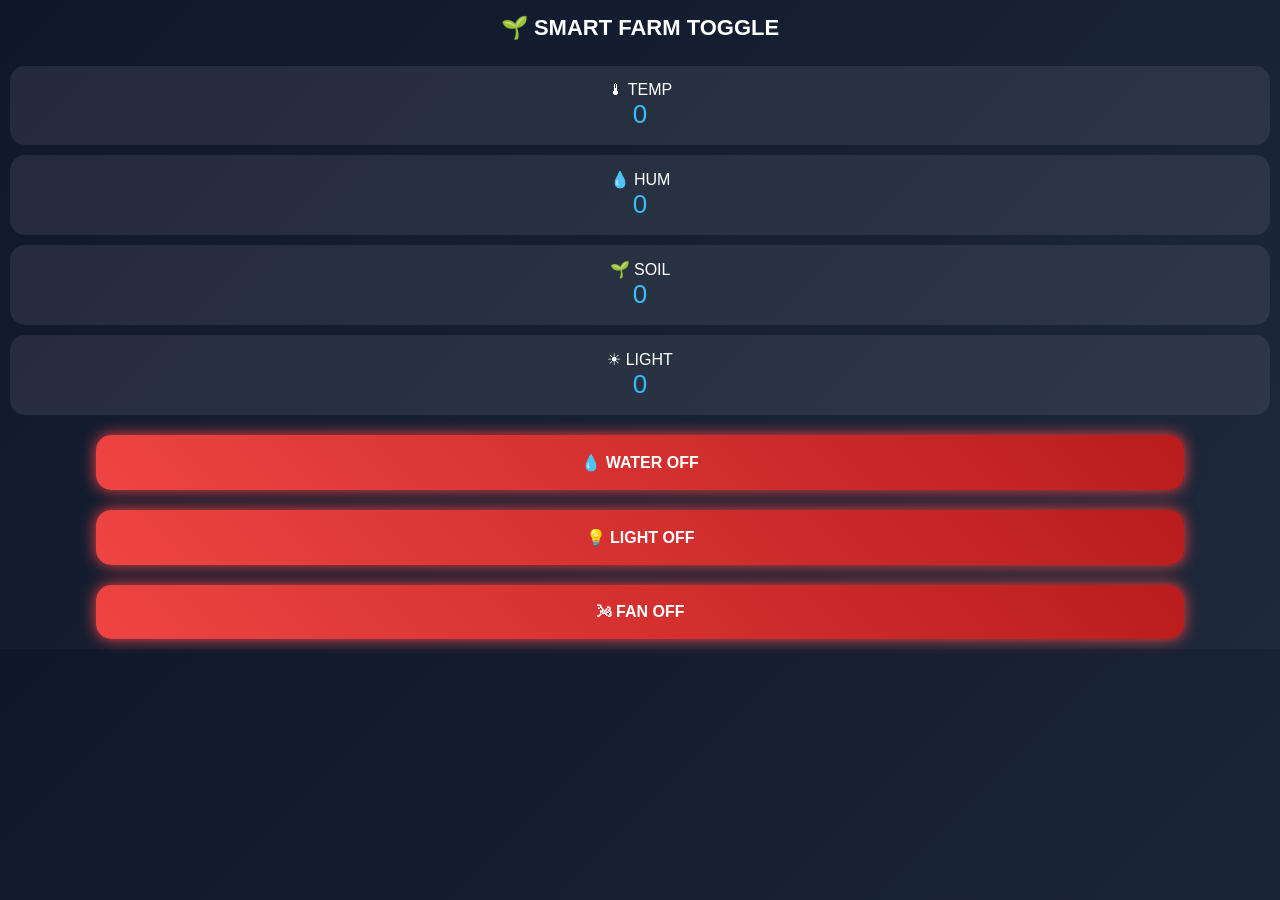
==== index.html @ 813061a3 "Add files via upload" ====
<!DOCTYPE html>
<html>
<head>
<meta name="viewport" content="width=device-width, initial-scale=1.0">
<meta charset="UTF-8">
<title>Smart Farm PRO</title>

<style>
body{
  margin:0;
  font-family:Arial;
  background:linear-gradient(135deg,#0f172a,#1e293b);
  color:white;
  text-align:center;
}

.header{
  padding:15px;
  font-size:22px;
  font-weight:bold;
}

/* CARD */
.card{
  background:rgba(255,255,255,0.08);
  margin:10px;
  padding:15px;
  border-radius:15px;
}

.value{
  font-size:26px;
  color:#38bdf8;
}

/* TOGGLE BUTTON */
.toggle{
  width:85%;
  padding:18px;
  margin:10px auto;
  border:none;
  border-radius:15px;
  font-size:16px;
  font-weight:bold;
  cursor:pointer;
  transition:0.3s;
}

/* ON */
.on{
  background:linear-gradient(45deg,#22c55e,#16a34a);
  box-shadow:0 0 15px #22c55e;
  color:white;
}

/* OFF */
.off{
  background:linear-gradient(45deg,#ef4444,#b91c1c);
  box-shadow:0 0 15px #ef4444;
  color:white;
}
</style>
</head>

<body>

<div class="header">🌱 SMART FARM TOGGLE</div>

<div class="card">🌡 TEMP <div class="value" id="t">0</div></div>
<div class="card">💧 HUM <div class="value" id="h">0</div></div>
<div class="card">🌱 SOIL <div class="value" id="s">0</div></div>
<div class="card">☀ LIGHT <div class="value" id="l">0</div></div>

<!-- TOGGLE BUTTONS -->
<button id="waterBtn" class="toggle off" onclick="toggle('water')">💧 WATER OFF</button>
<button id="lightBtn" class="toggle off" onclick="toggle('light')">💡 LIGHT OFF</button>
<button id="fanBtn" class="toggle off" onclick="toggle('fan')">🌬 FAN OFF</button>

<script>

let state = {
  water:0,
  light:0,
  fan:0
};

// ===== SENSOR =====
setInterval(()=>{
  fetch('/data')
  .then(r=>r.json())
  .then(d=>{
    document.getElementById('t').innerText = d.temp;
    document.getElementById('h').innerText = d.hum;
    document.getElementById('s').innerText = d.soil;
    document.getElementById('l').innerText = d.light;
  });
},2000);

// ===== TOGGLE =====
function toggle(type){

  state[type] = state[type] ? 0 : 1;

  fetch('/cmd?c=' + type + state[type]);

  let btn = document.getElementById(type + "Btn");

  if(state[type] == 1){
    btn.className = "toggle on";
    btn.innerText = "✔ " + type.toUpperCase() + " ON";
  }else{
    btn.className = "toggle off";
    btn.innerText = "✖ " + type.toUpperCase() + " OFF";
  }
}

</script>

</body>
</html>
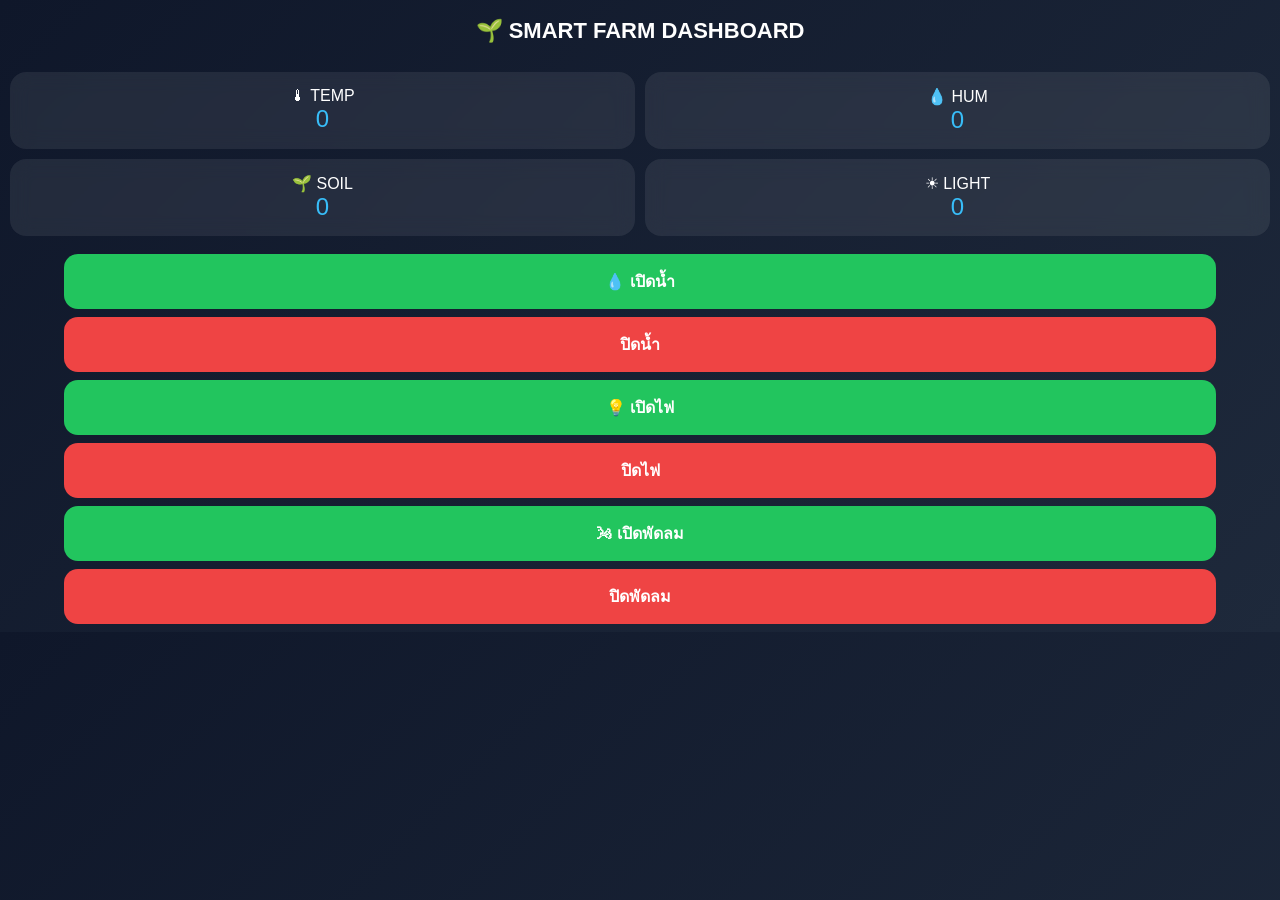
==== commit 7c304232: "Add files via upload" ====
--- a/index.html
+++ b/index.html
@@ -2,7 +2,6 @@
 <html>
 <head>
 <meta name="viewport" content="width=device-width, initial-scale=1.0">
-<meta charset="UTF-8">
 <title>Smart Farm PRO</title>
 
 <style>
@@ -11,110 +10,99 @@
   font-family:Arial;
   background:linear-gradient(135deg,#0f172a,#1e293b);
   color:white;
-  text-align:center;
 }
 
 .header{
-  padding:15px;
+  text-align:center;
+  padding:18px;
   font-size:22px;
   font-weight:bold;
 }
 
-/* CARD */
+/* GRID */
+.grid{
+  display:grid;
+  grid-template-columns:1fr 1fr;
+  gap:10px;
+  padding:10px;
+}
+
 .card{
   background:rgba(255,255,255,0.08);
-  margin:10px;
+  border-radius:16px;
   padding:15px;
-  border-radius:15px;
+  text-align:center;
+  backdrop-filter:blur(10px);
 }
 
 .value{
-  font-size:26px;
+  font-size:24px;
   color:#38bdf8;
 }
 
-/* TOGGLE BUTTON */
-.toggle{
-  width:85%;
-  padding:18px;
-  margin:10px auto;
+/* BUTTON */
+.btn{
+  width:90%;
+  padding:15px;
+  margin:8px auto;
+  display:block;
   border:none;
-  border-radius:15px;
+  border-radius:14px;
   font-size:16px;
   font-weight:bold;
-  cursor:pointer;
-  transition:0.3s;
+  transition:0.2s;
 }
 
-/* ON */
-.on{
-  background:linear-gradient(45deg,#22c55e,#16a34a);
-  box-shadow:0 0 15px #22c55e;
-  color:white;
-}
-
-/* OFF */
-.off{
-  background:linear-gradient(45deg,#ef4444,#b91c1c);
-  box-shadow:0 0 15px #ef4444;
-  color:white;
-}
+.on{background:#22c55e;color:white;}
+.off{background:#ef4444;color:white;}
 </style>
 </head>
 
 <body>
 
-<div class="header">🌱 SMART FARM TOGGLE</div>
+<div class="header">🌱 SMART FARM DASHBOARD</div>
 
-<div class="card">🌡 TEMP <div class="value" id="t">0</div></div>
-<div class="card">💧 HUM <div class="value" id="h">0</div></div>
-<div class="card">🌱 SOIL <div class="value" id="s">0</div></div>
-<div class="card">☀ LIGHT <div class="value" id="l">0</div></div>
+<div class="grid">
+  <div class="card">🌡 TEMP<div class="value" id="t">0</div></div>
+  <div class="card">💧 HUM<div class="value" id="h">0</div></div>
+  <div class="card">🌱 SOIL<div class="value" id="s">0</div></div>
+  <div class="card">☀ LIGHT<div class="value" id="l">0</div></div>
+</div>
 
-<!-- TOGGLE BUTTONS -->
-<button id="waterBtn" class="toggle off" onclick="toggle('water')">💧 WATER OFF</button>
-<button id="lightBtn" class="toggle off" onclick="toggle('light')">💡 LIGHT OFF</button>
-<button id="fanBtn" class="toggle off" onclick="toggle('fan')">🌬 FAN OFF</button>
+<!-- CONTROL (ปุ่มเดียวจบ) -->
+<button class="btn on" onclick="cmd('water1')">💧 เปิดน้ำ</button>
+<button class="btn off" onclick="cmd('water0')">ปิดน้ำ</button>
+
+<button class="btn on" onclick="cmd('light1')">💡 เปิดไฟ</button>
+<button class="btn off" onclick="cmd('light0')">ปิดไฟ</button>
+
+<button class="btn on" onclick="cmd('fan1')">🌬 เปิดพัดลม</button>
+<button class="btn off" onclick="cmd('fan0')">ปิดพัดลม</button>
 
 <script>
 
-let state = {
-  water:0,
-  light:0,
-  fan:0
-};
+const server = "https://test-lilac-one.vercel.app/api/sensor";
 
-// ===== SENSOR =====
-setInterval(()=>{
-  fetch('/data')
+// ===== โหลดข้อมูล =====
+function load(){
+  fetch(server)
   .then(r=>r.json())
   .then(d=>{
-    document.getElementById('t').innerText = d.temp;
-    document.getElementById('h').innerText = d.hum;
-    document.getElementById('s').innerText = d.soil;
-    document.getElementById('l').innerText = d.light;
+    document.getElementById("t").innerText = d.temp;
+    document.getElementById("h").innerText = d.hum;
+    document.getElementById("s").innerText = d.soil;
+    document.getElementById("l").innerText = d.light;
   });
-},2000);
+}
 
-// ===== TOGGLE =====
-function toggle(type){
+// ===== ส่งคำสั่ง =====
+function cmd(c){
+  fetch("/api/control?cmd=" + c);
+}
 
-  state[type] = state[type] ? 0 : 1;
-
-  fetch('/cmd?c=' + type + state[type]);
-
-  let btn = document.getElementById(type + "Btn");
-
-  if(state[type] == 1){
-    btn.className = "toggle on";
-    btn.innerText = "✔ " + type.toUpperCase() + " ON";
-  }else{
-    btn.className = "toggle off";
-    btn.innerText = "✖ " + type.toUpperCase() + " OFF";
-  }
-}
+setInterval(load,2000);
 
 </script>
 
 </body>
-</html>
+</html>
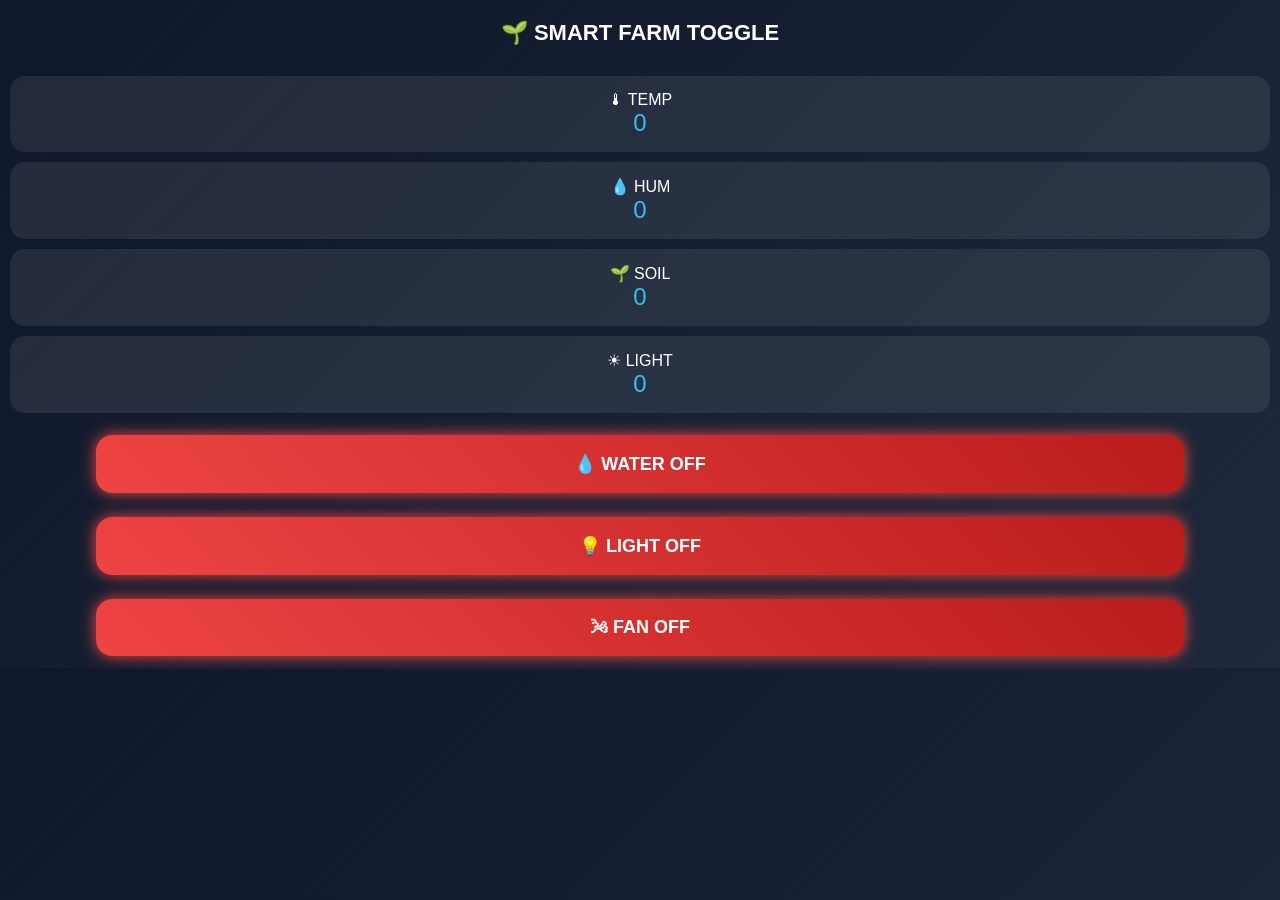
==== commit 56f9fe58: "Add files via upload" ====
--- a/index.html
+++ b/index.html
@@ -2,7 +2,7 @@
 <html>
 <head>
 <meta name="viewport" content="width=device-width, initial-scale=1.0">
-<title>Smart Farm PRO</title>
+<title>Smart Farm Toggle</title>
 
 <style>
 body{
@@ -10,29 +10,21 @@
   font-family:Arial;
   background:linear-gradient(135deg,#0f172a,#1e293b);
   color:white;
+  text-align:center;
 }
 
 .header{
-  text-align:center;
-  padding:18px;
+  padding:20px;
   font-size:22px;
   font-weight:bold;
 }
 
-/* GRID */
-.grid{
-  display:grid;
-  grid-template-columns:1fr 1fr;
-  gap:10px;
-  padding:10px;
-}
-
+/* CARD */
 .card{
+  margin:10px;
+  padding:15px;
   background:rgba(255,255,255,0.08);
-  border-radius:16px;
-  padding:15px;
-  text-align:center;
-  backdrop-filter:blur(10px);
+  border-radius:15px;
 }
 
 .value{
@@ -40,52 +32,71 @@
   color:#38bdf8;
 }
 
-/* BUTTON */
-.btn{
-  width:90%;
-  padding:15px;
-  margin:8px auto;
-  display:block;
+/* TOGGLE BUTTON */
+.toggle{
+  width:85%;
+  padding:18px;
+  margin:12px auto;
   border:none;
-  border-radius:14px;
-  font-size:16px;
+  border-radius:16px;
+  font-size:18px;
   font-weight:bold;
-  transition:0.2s;
+  cursor:pointer;
+  transition:0.3s;
 }
 
-.on{background:#22c55e;color:white;}
-.off{background:#ef4444;color:white;}
+/* ON */
+.on{
+  background:linear-gradient(45deg,#22c55e,#16a34a);
+  color:white;
+  box-shadow:0 0 15px #22c55e;
+}
+
+/* OFF */
+.off{
+  background:linear-gradient(45deg,#ef4444,#b91c1c);
+  color:white;
+  box-shadow:0 0 15px #ef4444;
+}
 </style>
 </head>
 
 <body>
 
-<div class="header">🌱 SMART FARM DASHBOARD</div>
+<div class="header">🌱 SMART FARM TOGGLE</div>
 
-<div class="grid">
-  <div class="card">🌡 TEMP<div class="value" id="t">0</div></div>
-  <div class="card">💧 HUM<div class="value" id="h">0</div></div>
-  <div class="card">🌱 SOIL<div class="value" id="s">0</div></div>
-  <div class="card">☀ LIGHT<div class="value" id="l">0</div></div>
-</div>
+<div class="card">🌡 TEMP <div class="value" id="t">0</div></div>
+<div class="card">💧 HUM <div class="value" id="h">0</div></div>
+<div class="card">🌱 SOIL <div class="value" id="s">0</div></div>
+<div class="card">☀ LIGHT <div class="value" id="l">0</div></div>
 
-<!-- CONTROL (ปุ่มเดียวจบ) -->
-<button class="btn on" onclick="cmd('water1')">💧 เปิดน้ำ</button>
-<button class="btn off" onclick="cmd('water0')">ปิดน้ำ</button>
+<!-- TOGGLE BUTTONS -->
+<button id="waterBtn" class="toggle off" onclick="toggle('water')">
+💧 WATER OFF
+</button>
 
-<button class="btn on" onclick="cmd('light1')">💡 เปิดไฟ</button>
-<button class="btn off" onclick="cmd('light0')">ปิดไฟ</button>
+<button id="lightBtn" class="toggle off" onclick="toggle('light')">
+💡 LIGHT OFF
+</button>
 
-<button class="btn on" onclick="cmd('fan1')">🌬 เปิดพัดลม</button>
-<button class="btn off" onclick="cmd('fan0')">ปิดพัดลม</button>
+<button id="fanBtn" class="toggle off" onclick="toggle('fan')">
+🌬 FAN OFF
+</button>
 
 <script>
 
-const server = "https://test-lilac-one.vercel.app/api/sensor";
+const server = "https://test-lilac-one.vercel.app/api";
+
+// สถานะ
+let state = {
+  water:0,
+  light:0,
+  fan:0
+};
 
 // ===== โหลดข้อมูล =====
 function load(){
-  fetch(server)
+  fetch(server + "/sensor")
   .then(r=>r.json())
   .then(d=>{
     document.getElementById("t").innerText = d.temp;
@@ -95,9 +106,22 @@
   });
 }
 
-// ===== ส่งคำสั่ง =====
-function cmd(c){
-  fetch("/api/control?cmd=" + c);
+// ===== TOGGLE =====
+function toggle(type){
+
+  state[type] = state[type] ? 0 : 1;
+
+  fetch(server + "/control?cmd=" + type + state[type]);
+
+  let btn = document.getElementById(type + "Btn");
+
+  if(state[type] == 1){
+    btn.className = "toggle on";
+    btn.innerText = "✔ " + type.toUpperCase() + " ON";
+  }else{
+    btn.className = "toggle off";
+    btn.innerText = "✖ " + type.toUpperCase() + " OFF";
+  }
 }
 
 setInterval(load,2000);
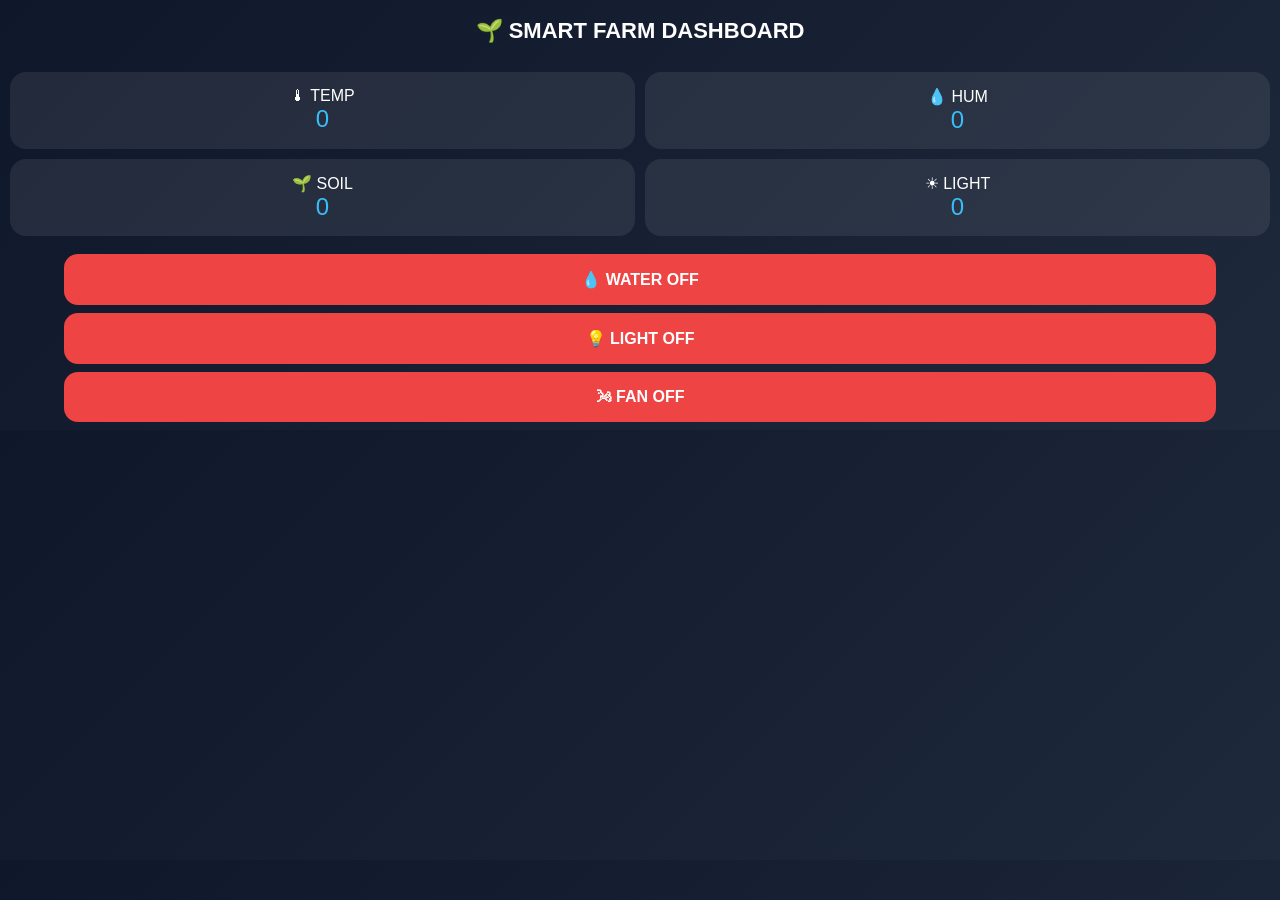
==== commit 1624c467: "Add files via upload" ====
--- a/index.html
+++ b/index.html
@@ -2,7 +2,7 @@
 <html>
 <head>
 <meta name="viewport" content="width=device-width, initial-scale=1.0">
-<title>Smart Farm Toggle</title>
+<title>Smart Farm PRO</title>
 
 <style>
 body{
@@ -10,21 +10,27 @@
   font-family:Arial;
   background:linear-gradient(135deg,#0f172a,#1e293b);
   color:white;
-  text-align:center;
 }
 
 .header{
-  padding:20px;
+  text-align:center;
+  padding:18px;
   font-size:22px;
   font-weight:bold;
 }
 
-/* CARD */
+.grid{
+  display:grid;
+  grid-template-columns:1fr 1fr;
+  gap:10px;
+  padding:10px;
+}
+
 .card{
-  margin:10px;
+  background:rgba(255,255,255,0.08);
+  border-radius:16px;
   padding:15px;
-  background:rgba(255,255,255,0.08);
-  border-radius:15px;
+  text-align:center;
 }
 
 .value{
@@ -32,71 +38,53 @@
   color:#38bdf8;
 }
 
-/* TOGGLE BUTTON */
-.toggle{
-  width:85%;
-  padding:18px;
-  margin:12px auto;
+/* BUTTON */
+.btn{
+  width:90%;
+  padding:16px;
+  margin:8px auto;
+  display:block;
   border:none;
-  border-radius:16px;
-  font-size:18px;
+  border-radius:14px;
+  font-size:16px;
   font-weight:bold;
-  cursor:pointer;
-  transition:0.3s;
 }
 
-/* ON */
-.on{
-  background:linear-gradient(45deg,#22c55e,#16a34a);
-  color:white;
-  box-shadow:0 0 15px #22c55e;
-}
-
-/* OFF */
-.off{
-  background:linear-gradient(45deg,#ef4444,#b91c1c);
-  color:white;
-  box-shadow:0 0 15px #ef4444;
-}
+.on{background:#22c55e;color:white;}
+.off{background:#ef4444;color:white;}
 </style>
 </head>
 
 <body>
 
-<div class="header">🌱 SMART FARM TOGGLE</div>
+<div class="header">🌱 SMART FARM DASHBOARD</div>
 
-<div class="card">🌡 TEMP <div class="value" id="t">0</div></div>
-<div class="card">💧 HUM <div class="value" id="h">0</div></div>
-<div class="card">🌱 SOIL <div class="value" id="s">0</div></div>
-<div class="card">☀ LIGHT <div class="value" id="l">0</div></div>
+<div class="grid">
+  <div class="card">🌡 TEMP<div class="value" id="t">0</div></div>
+  <div class="card">💧 HUM<div class="value" id="h">0</div></div>
+  <div class="card">🌱 SOIL<div class="value" id="s">0</div></div>
+  <div class="card">☀ LIGHT<div class="value" id="l">0</div></div>
+</div>
 
-<!-- TOGGLE BUTTONS -->
-<button id="waterBtn" class="toggle off" onclick="toggle('water')">
-💧 WATER OFF
-</button>
-
-<button id="lightBtn" class="toggle off" onclick="toggle('light')">
-💡 LIGHT OFF
-</button>
-
-<button id="fanBtn" class="toggle off" onclick="toggle('fan')">
-🌬 FAN OFF
-</button>
+<!-- TOGGLE BUTTON -->
+<button id="waterBtn" class="btn off" onclick="toggle('water')">💧 WATER OFF</button>
+<button id="lightBtn" class="btn off" onclick="toggle('light')">💡 LIGHT OFF</button>
+<button id="fanBtn" class="btn off" onclick="toggle('fan')">🌬 FAN OFF</button>
 
 <script>
 
-const server = "https://test-lilac-one.vercel.app/api";
+// 🔥 เปลี่ยนเป็น IP ESP32
+const ESP32 = "http://192.168.1.25";
 
-// สถานะ
 let state = {
   water:0,
   light:0,
   fan:0
 };
 
-// ===== โหลดข้อมูล =====
+// ===== LOAD SENSOR =====
 function load(){
-  fetch(server + "/sensor")
+  fetch(ESP32 + "/data")
   .then(r=>r.json())
   .then(d=>{
     document.getElementById("t").innerText = d.temp;
@@ -106,20 +94,20 @@
   });
 }
 
-// ===== TOGGLE =====
+// ===== TOGGLE BUTTON =====
 function toggle(type){
 
   state[type] = state[type] ? 0 : 1;
 
-  fetch(server + "/control?cmd=" + type + state[type]);
+  fetch(ESP32 + "/cmd?c=" + type + state[type]);
 
   let btn = document.getElementById(type + "Btn");
 
-  if(state[type] == 1){
-    btn.className = "toggle on";
+  if(state[type]){
+    btn.className = "btn on";
     btn.innerText = "✔ " + type.toUpperCase() + " ON";
   }else{
-    btn.className = "toggle off";
+    btn.className = "btn off";
     btn.innerText = "✖ " + type.toUpperCase() + " OFF";
   }
 }
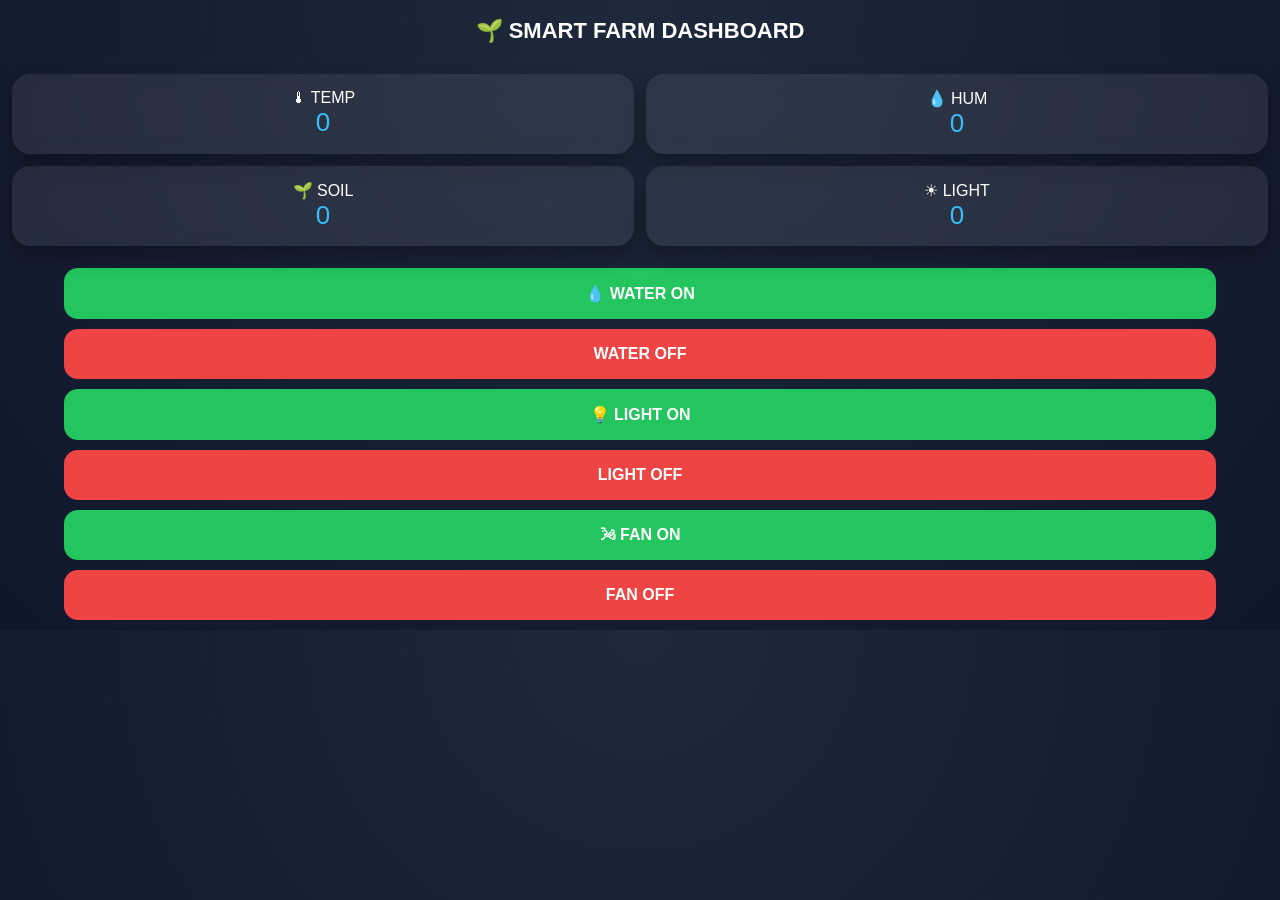
==== commit 7b805766: "Add files via upload" ====
--- a/index.html
+++ b/index.html
@@ -1,17 +1,21 @@
 <!DOCTYPE html>
 <html>
 <head>
+
 <meta name="viewport" content="width=device-width, initial-scale=1.0">
+<meta charset="UTF-8">
+
 <title>Smart Farm PRO</title>
 
 <style>
 body{
   margin:0;
   font-family:Arial;
-  background:linear-gradient(135deg,#0f172a,#1e293b);
+  background: radial-gradient(circle at top,#1e293b,#0f172a);
   color:white;
 }
 
+/* HEADER */
 .header{
   text-align:center;
   padding:18px;
@@ -19,22 +23,26 @@
   font-weight:bold;
 }
 
+/* GRID */
 .grid{
   display:grid;
   grid-template-columns:1fr 1fr;
-  gap:10px;
-  padding:10px;
+  gap:12px;
+  padding:12px;
 }
 
+/* CARD */
 .card{
   background:rgba(255,255,255,0.08);
-  border-radius:16px;
+  backdrop-filter:blur(10px);
+  border-radius:18px;
   padding:15px;
   text-align:center;
+  box-shadow:0 10px 20px rgba(0,0,0,0.3);
 }
 
 .value{
-  font-size:24px;
+  font-size:26px;
   color:#38bdf8;
 }
 
@@ -42,17 +50,26 @@
 .btn{
   width:90%;
   padding:16px;
-  margin:8px auto;
+  margin:10px auto;
   display:block;
   border:none;
   border-radius:14px;
   font-size:16px;
   font-weight:bold;
+  cursor:pointer;
 }
 
-.on{background:#22c55e;color:white;}
-.off{background:#ef4444;color:white;}
+.on{
+  background:#22c55e;
+  color:white;
+}
+
+.off{
+  background:#ef4444;
+  color:white;
+}
 </style>
+
 </head>
 
 <body>
@@ -60,31 +77,29 @@
 <div class="header">🌱 SMART FARM DASHBOARD</div>
 
 <div class="grid">
-  <div class="card">🌡 TEMP<div class="value" id="t">0</div></div>
-  <div class="card">💧 HUM<div class="value" id="h">0</div></div>
-  <div class="card">🌱 SOIL<div class="value" id="s">0</div></div>
-  <div class="card">☀ LIGHT<div class="value" id="l">0</div></div>
+  <div class="card">🌡 TEMP <div class="value" id="t">0</div></div>
+  <div class="card">💧 HUM <div class="value" id="h">0</div></div>
+  <div class="card">🌱 SOIL <div class="value" id="s">0</div></div>
+  <div class="card">☀ LIGHT <div class="value" id="l">0</div></div>
 </div>
 
 <!-- TOGGLE BUTTON -->
-<button id="waterBtn" class="btn off" onclick="toggle('water')">💧 WATER OFF</button>
-<button id="lightBtn" class="btn off" onclick="toggle('light')">💡 LIGHT OFF</button>
-<button id="fanBtn" class="btn off" onclick="toggle('fan')">🌬 FAN OFF</button>
+<button class="btn on" onclick="toggle('water1')">💧 WATER ON</button>
+<button class="btn off" onclick="toggle('water0')">WATER OFF</button>
+
+<button class="btn on" onclick="toggle('light1')">💡 LIGHT ON</button>
+<button class="btn off" onclick="toggle('light0')">LIGHT OFF</button>
+
+<button class="btn on" onclick="toggle('fan1')">🌬 FAN ON</button>
+<button class="btn off" onclick="toggle('fan0')">FAN OFF</button>
 
 <script>
 
-// 🔥 เปลี่ยนเป็น IP ESP32
-const ESP32 = "http://192.168.1.25";
-
-let state = {
-  water:0,
-  light:0,
-  fan:0
-};
+const API = window.location.origin + "/api";
 
 // ===== LOAD SENSOR =====
 function load(){
-  fetch(ESP32 + "/data")
+  fetch(API + "/sensor")
   .then(r=>r.json())
   .then(d=>{
     document.getElementById("t").innerText = d.temp;
@@ -94,22 +109,9 @@
   });
 }
 
-// ===== TOGGLE BUTTON =====
-function toggle(type){
-
-  state[type] = state[type] ? 0 : 1;
-
-  fetch(ESP32 + "/cmd?c=" + type + state[type]);
-
-  let btn = document.getElementById(type + "Btn");
-
-  if(state[type]){
-    btn.className = "btn on";
-    btn.innerText = "✔ " + type.toUpperCase() + " ON";
-  }else{
-    btn.className = "btn off";
-    btn.innerText = "✖ " + type.toUpperCase() + " OFF";
-  }
+// ===== SEND CONTROL =====
+function toggle(cmd){
+  fetch(API + "/control?cmd=" + cmd);
 }
 
 setInterval(load,2000);
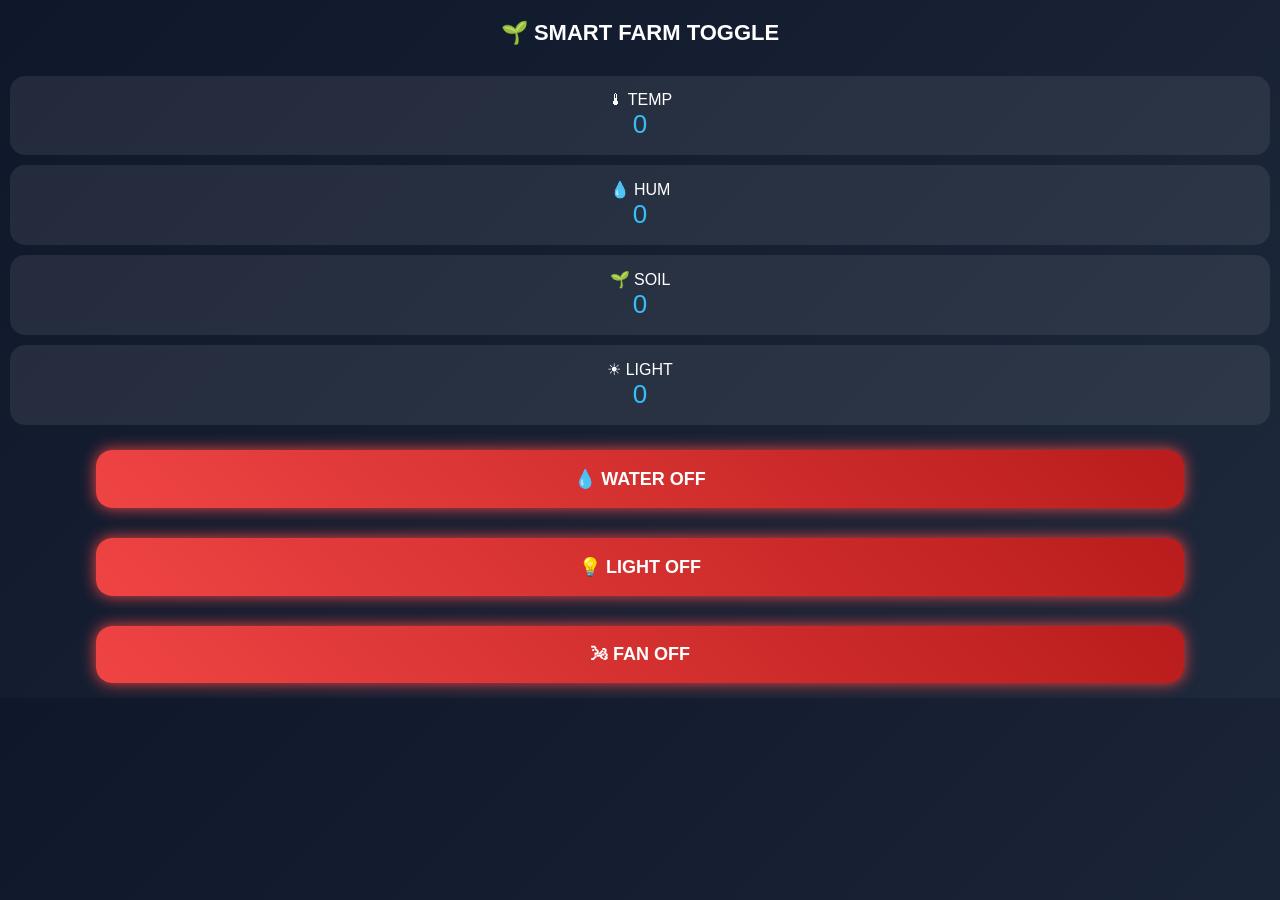
==== commit be7dc7fd: "Add files via upload" ====
--- a/index.html
+++ b/index.html
@@ -1,44 +1,29 @@
 <!DOCTYPE html>
 <html>
 <head>
-
 <meta name="viewport" content="width=device-width, initial-scale=1.0">
-<meta charset="UTF-8">
-
-<title>Smart Farm PRO</title>
+<title>Smart Farm Toggle</title>
 
 <style>
 body{
   margin:0;
   font-family:Arial;
-  background: radial-gradient(circle at top,#1e293b,#0f172a);
+  background:linear-gradient(135deg,#0f172a,#1e293b);
   color:white;
+  text-align:center;
 }
 
-/* HEADER */
 .header{
-  text-align:center;
-  padding:18px;
+  padding:20px;
   font-size:22px;
   font-weight:bold;
 }
 
-/* GRID */
-.grid{
-  display:grid;
-  grid-template-columns:1fr 1fr;
-  gap:12px;
-  padding:12px;
-}
-
-/* CARD */
 .card{
+  margin:10px;
+  padding:15px;
   background:rgba(255,255,255,0.08);
-  backdrop-filter:blur(10px);
-  border-radius:18px;
-  padding:15px;
-  text-align:center;
-  box-shadow:0 10px 20px rgba(0,0,0,0.3);
+  border-radius:15px;
 }
 
 .value{
@@ -46,60 +31,70 @@
   color:#38bdf8;
 }
 
-/* BUTTON */
-.btn{
-  width:90%;
-  padding:16px;
-  margin:10px auto;
-  display:block;
+/* TOGGLE BUTTON */
+.toggle{
+  width:85%;
+  padding:18px;
+  margin:15px auto;
   border:none;
-  border-radius:14px;
-  font-size:16px;
+  border-radius:16px;
+  font-size:18px;
   font-weight:bold;
   cursor:pointer;
+  transition:0.3s;
 }
 
+/* ON */
 .on{
-  background:#22c55e;
+  background:linear-gradient(45deg,#22c55e,#16a34a);
   color:white;
+  box-shadow:0 0 15px #22c55e;
 }
 
+/* OFF */
 .off{
-  background:#ef4444;
+  background:linear-gradient(45deg,#ef4444,#b91c1c);
   color:white;
+  box-shadow:0 0 15px #ef4444;
 }
 </style>
-
 </head>
 
 <body>
 
-<div class="header">🌱 SMART FARM DASHBOARD</div>
+<div class="header">🌱 SMART FARM TOGGLE</div>
 
-<div class="grid">
-  <div class="card">🌡 TEMP <div class="value" id="t">0</div></div>
-  <div class="card">💧 HUM <div class="value" id="h">0</div></div>
-  <div class="card">🌱 SOIL <div class="value" id="s">0</div></div>
-  <div class="card">☀ LIGHT <div class="value" id="l">0</div></div>
-</div>
+<div class="card">🌡 TEMP <div class="value" id="t">0</div></div>
+<div class="card">💧 HUM <div class="value" id="h">0</div></div>
+<div class="card">🌱 SOIL <div class="value" id="s">0</div></div>
+<div class="card">☀ LIGHT <div class="value" id="l">0</div></div>
 
-<!-- TOGGLE BUTTON -->
-<button class="btn on" onclick="toggle('water1')">💧 WATER ON</button>
-<button class="btn off" onclick="toggle('water0')">WATER OFF</button>
+<!-- 🔘 ปุ่มเดียวจริง -->
+<button id="waterBtn" class="toggle off" onclick="toggle('water')">
+💧 WATER OFF
+</button>
 
-<button class="btn on" onclick="toggle('light1')">💡 LIGHT ON</button>
-<button class="btn off" onclick="toggle('light0')">LIGHT OFF</button>
+<button id="lightBtn" class="toggle off" onclick="toggle('light')">
+💡 LIGHT OFF
+</button>
 
-<button class="btn on" onclick="toggle('fan1')">🌬 FAN ON</button>
-<button class="btn off" onclick="toggle('fan0')">FAN OFF</button>
+<button id="fanBtn" class="toggle off" onclick="toggle('fan')">
+🌬 FAN OFF
+</button>
 
 <script>
 
-const API = window.location.origin + "/api";
+const ESP32 = "http://192.168.1.25"; // เปลี่ยนเป็น IP ของคุณ
 
-// ===== LOAD SENSOR =====
-function load(){
-  fetch(API + "/sensor")
+let state = {
+  water:0,
+  light:0,
+  fan:0
+};
+
+// ===== SENSOR =====
+setInterval(()=>{
+  fetch(ESP32 + "/data")
   .then(r=>r.json())
   .then(d=>{
     document.getElementById("t").innerText = d.temp;
@@ -107,14 +102,27 @@
     document.getElementById("s").innerText = d.soil;
     document.getElementById("l").innerText = d.light;
   });
+},2000);
+
+// ===== TOGGLE (ปุ่มเดียวเปิด/ปิด) =====
+function toggle(type){
+
+  // สลับสถานะ
+  state[type] = state[type] ? 0 : 1;
+
+  // ส่งไป ESP32
+  fetch(ESP32 + "/cmd?c=" + type + state[type]);
+
+  let btn = document.getElementById(type + "Btn");
+
+  if(state[type] == 1){
+    btn.className = "toggle on";
+    btn.innerText = "✔ " + type.toUpperCase() + " ON";
+  }else{
+    btn.className = "toggle off";
+    btn.innerText = "✖ " + type.toUpperCase() + " OFF";
+  }
 }
-
-// ===== SEND CONTROL =====
-function toggle(cmd){
-  fetch(API + "/control?cmd=" + cmd);
-}
-
-setInterval(load,2000);
 
 </script>
 
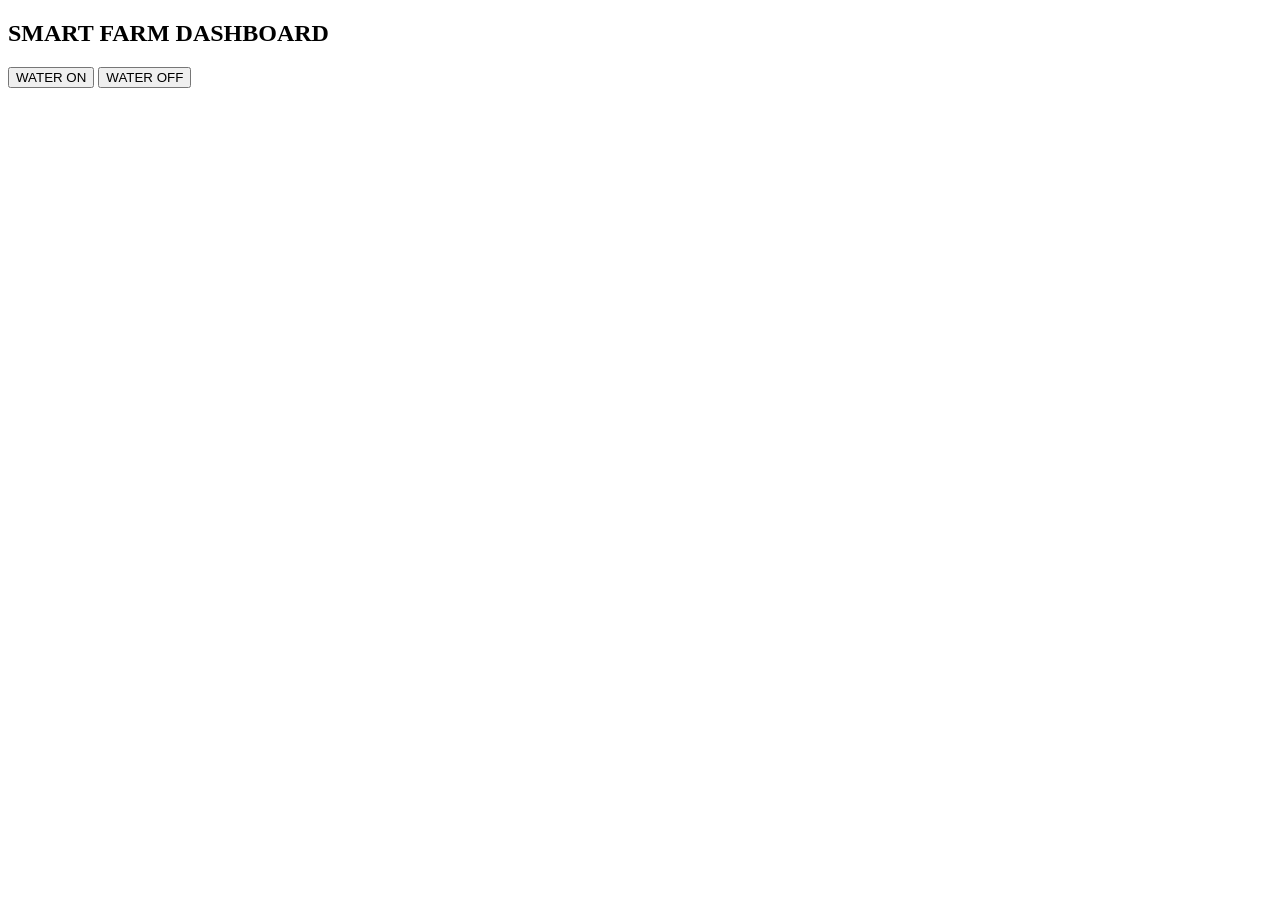
==== commit bb2c5a34: "Add files via upload" ====
--- a/index.html
+++ b/index.html
@@ -2,128 +2,30 @@
 <html>
 <head>
 <meta name="viewport" content="width=device-width, initial-scale=1.0">
-<title>Smart Farm Toggle</title>
-
-<style>
-body{
-  margin:0;
-  font-family:Arial;
-  background:linear-gradient(135deg,#0f172a,#1e293b);
-  color:white;
-  text-align:center;
-}
-
-.header{
-  padding:20px;
-  font-size:22px;
-  font-weight:bold;
-}
-
-.card{
-  margin:10px;
-  padding:15px;
-  background:rgba(255,255,255,0.08);
-  border-radius:15px;
-}
-
-.value{
-  font-size:26px;
-  color:#38bdf8;
-}
-
-/* TOGGLE BUTTON */
-.toggle{
-  width:85%;
-  padding:18px;
-  margin:15px auto;
-  border:none;
-  border-radius:16px;
-  font-size:18px;
-  font-weight:bold;
-  cursor:pointer;
-  transition:0.3s;
-}
-
-/* ON */
-.on{
-  background:linear-gradient(45deg,#22c55e,#16a34a);
-  color:white;
-  box-shadow:0 0 15px #22c55e;
-}
-
-/* OFF */
-.off{
-  background:linear-gradient(45deg,#ef4444,#b91c1c);
-  color:white;
-  box-shadow:0 0 15px #ef4444;
-}
-</style>
+<title>Smart Farm</title>
 </head>
 
 <body>
 
-<div class="header">🌱 SMART FARM TOGGLE</div>
+<h2>SMART FARM DASHBOARD</h2>
 
-<div class="card">🌡 TEMP <div class="value" id="t">0</div></div>
-<div class="card">💧 HUM <div class="value" id="h">0</div></div>
-<div class="card">🌱 SOIL <div class="value" id="s">0</div></div>
-<div class="card">☀ LIGHT <div class="value" id="l">0</div></div>
+<div id="t"></div>
+<div id="h"></div>
 
-<!-- 🔘 ปุ่มเดียวจริง -->
-<button id="waterBtn" class="toggle off" onclick="toggle('water')">
-💧 WATER OFF
-</button>
-
-<button id="lightBtn" class="toggle off" onclick="toggle('light')">
-💡 LIGHT OFF
-</button>
-
-<button id="fanBtn" class="toggle off" onclick="toggle('fan')">
-🌬 FAN OFF
-</button>
+<button onclick="fetch('/api/control?cmd=water1')">WATER ON</button>
+<button onclick="fetch('/api/control?cmd=water0')">WATER OFF</button>
 
 <script>
+const API = window.location.origin + "/api";
 
-const ESP32 = "http://192.168.1.25"; // เปลี่ยนเป็น IP ของคุณ
-
-let state = {
-  water:0,
-  light:0,
-  fan:0
-};
-
-// ===== SENSOR =====
 setInterval(()=>{
-  fetch(ESP32 + "/data")
-  .then(r=>r.json())
-  .then(d=>{
-    document.getElementById("t").innerText = d.temp;
-    document.getElementById("h").innerText = d.hum;
-    document.getElementById("s").innerText = d.soil;
-    document.getElementById("l").innerText = d.light;
-  });
+ fetch(API+"/sensor")
+ .then(r=>r.json())
+ .then(d=>{
+   document.getElementById("t").innerText=d.temp;
+   document.getElementById("h").innerText=d.hum;
+ });
 },2000);
-
-// ===== TOGGLE (ปุ่มเดียวเปิด/ปิด) =====
-function toggle(type){
-
-  // สลับสถานะ
-  state[type] = state[type] ? 0 : 1;
-
-  // ส่งไป ESP32
-  fetch(ESP32 + "/cmd?c=" + type + state[type]);
-
-  let btn = document.getElementById(type + "Btn");
-
-  if(state[type] == 1){
-    btn.className = "toggle on";
-    btn.innerText = "✔ " + type.toUpperCase() + " ON";
-  }else{
-    btn.className = "toggle off";
-    btn.innerText = "✖ " + type.toUpperCase() + " OFF";
-  }
-}
-
 </script>
 
 </body>
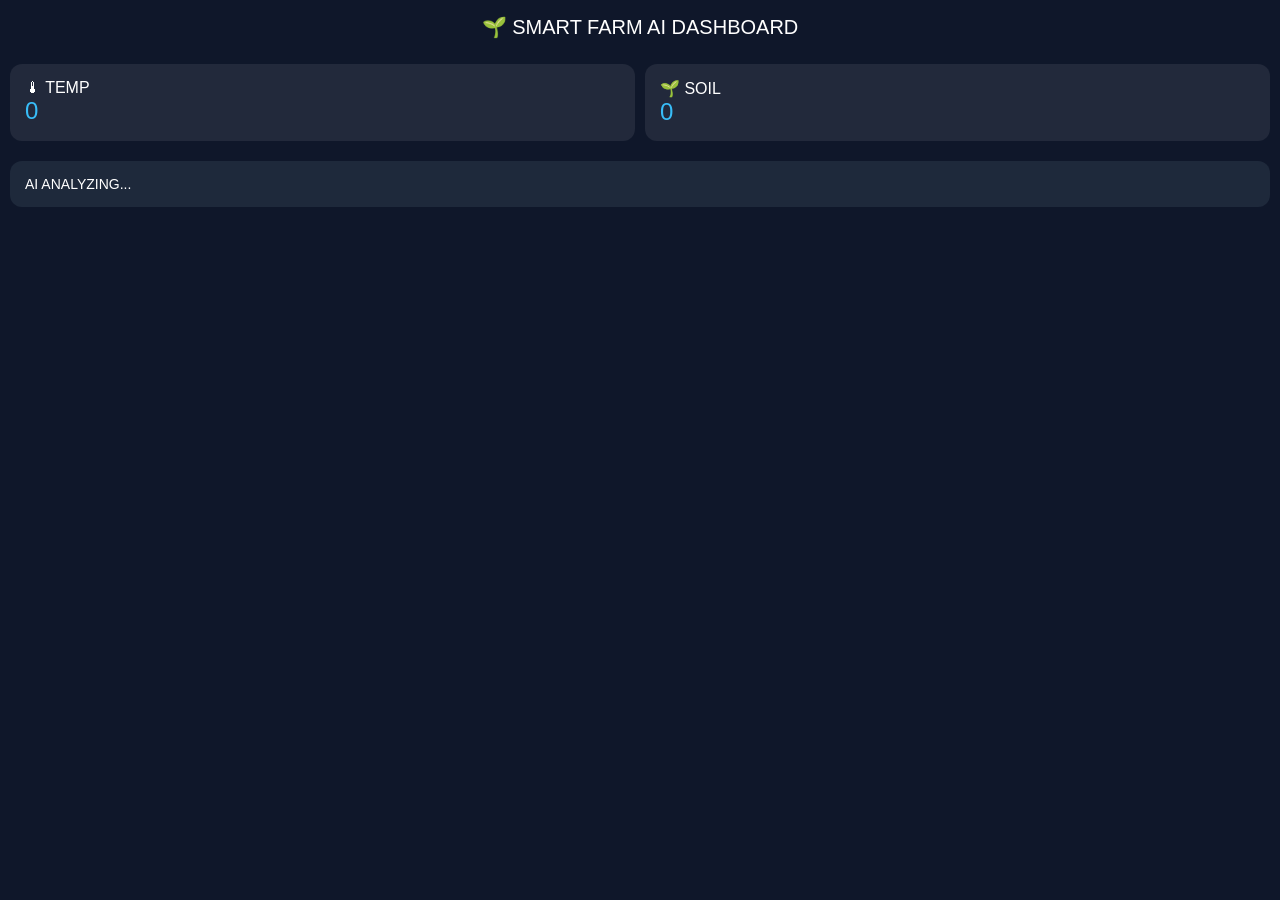
==== commit e98b05a6: "Add files via upload" ====
--- a/index.html
+++ b/index.html
@@ -2,30 +2,101 @@
 <html>
 <head>
 <meta name="viewport" content="width=device-width, initial-scale=1.0">
-<title>Smart Farm</title>
+
+<style>
+body{
+  margin:0;
+  font-family:Arial;
+  background:#0f172a;
+  color:white;
+}
+
+.header{
+  text-align:center;
+  padding:15px;
+  font-size:20px;
+}
+
+.grid{
+  display:grid;
+  grid-template-columns:1fr 1fr;
+  gap:10px;
+  padding:10px;
+}
+
+.card{
+  background:rgba(255,255,255,0.08);
+  padding:15px;
+  border-radius:12px;
+}
+
+.value{
+  font-size:24px;
+  color:#38bdf8;
+}
+
+.ai{
+  margin:10px;
+  padding:15px;
+  background:#1e293b;
+  border-radius:12px;
+  font-size:14px;
+}
+</style>
 </head>
 
 <body>
 
-<h2>SMART FARM DASHBOARD</h2>
+<div class="header">🌱 SMART FARM AI DASHBOARD</div>
 
-<div id="t"></div>
-<div id="h"></div>
+<div class="grid">
+  <div class="card">🌡 TEMP <div class="value" id="t">0</div></div>
+  <div class="card">🌱 SOIL <div class="value" id="s">0</div></div>
+</div>
 
-<button onclick="fetch('/api/control?cmd=water1')">WATER ON</button>
-<button onclick="fetch('/api/control?cmd=water0')">WATER OFF</button>
+<div class="ai" id="aiBox">AI ANALYZING...</div>
 
 <script>
-const API = window.location.origin + "/api";
+
+let data = {};
 
 setInterval(()=>{
- fetch(API+"/sensor")
+ fetch("/data")
  .then(r=>r.json())
  .then(d=>{
-   document.getElementById("t").innerText=d.temp;
-   document.getElementById("h").innerText=d.hum;
+   data = d;
+
+   document.getElementById("t").innerText = d.temp;
+   document.getElementById("s").innerText = d.soil;
+
+   analyzeAI();
  });
 },2000);
+
+// 🤖 AI วิเคราะห์
+function analyzeAI(){
+
+  let msg = "";
+
+  if(data.soil > 2500){
+    msg += "💧 ดินแห้ง → ระบบรดน้ำทำงานอัตโนมัติ\n";
+  }
+
+  if(data.temp > 32){
+    msg += "🌡 อุณหภูมิสูง → เปิดพัดลมลดความร้อน\n";
+  }
+
+  if(data.temp < 25){
+    msg += "❄ อากาศเย็น → ปิดพัดลม\n";
+  }
+
+  if(msg==""){
+    msg = "✅ สภาพแวดล้อมปกติ ระบบทำงานปกติ";
+  }
+
+  document.getElementById("aiBox").innerText = msg;
+}
+
 </script>
 
 </body>
